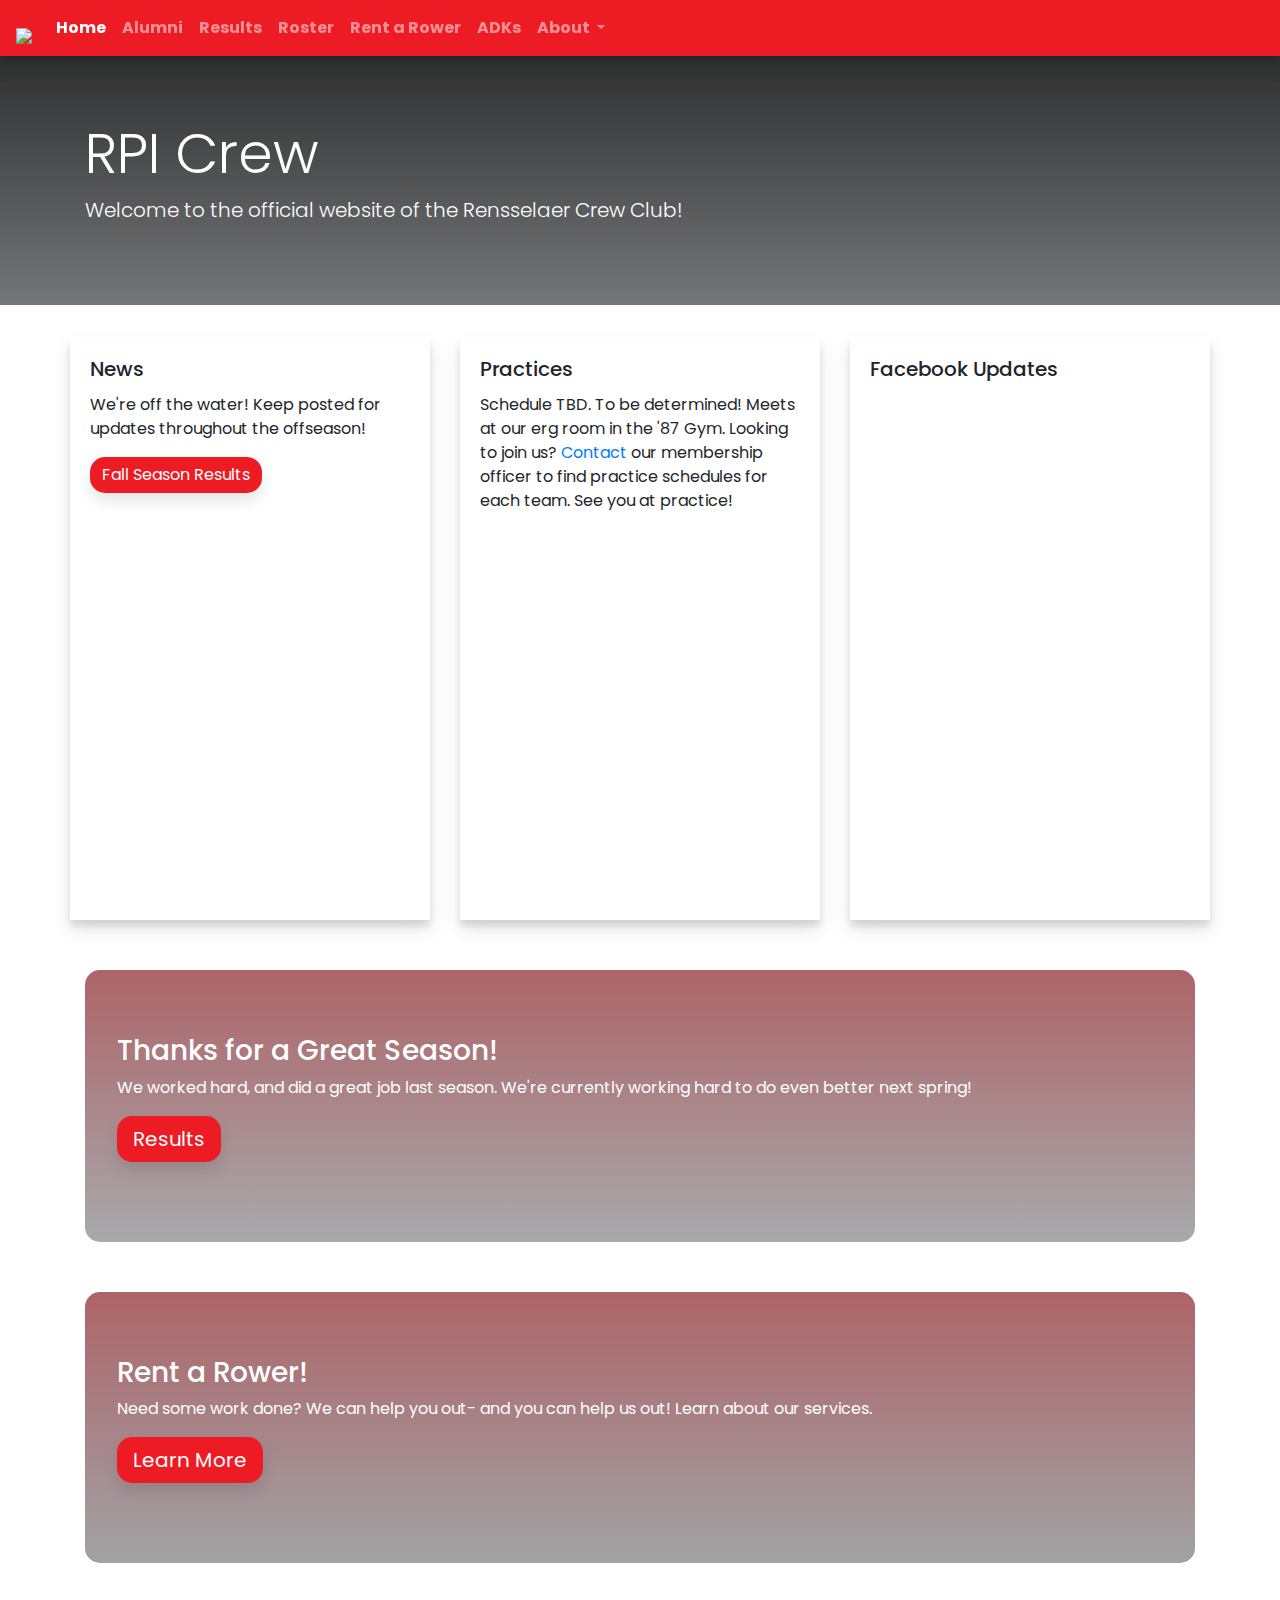
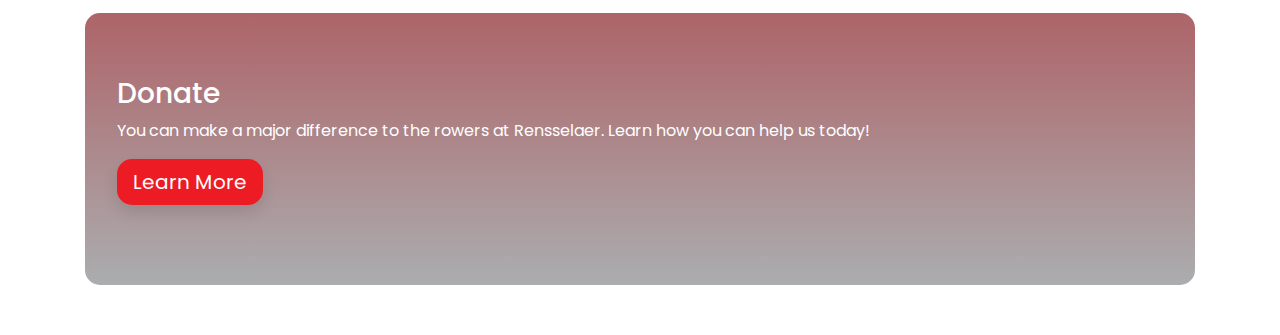
==== about.html @ 74ac6675 "Rename About to about.html" ====
<!doctype html>
<html lang="en">
  <head>
    <!-- Required meta tags -->
    <meta charset="utf-8">
    <meta name="viewport" content="width=device-width, initial-scale=1, shrink-to-fit=no">
    <link href="https://fonts.googleapis.com/css2?family=Poppins:ital,wght@0,100;0,200;0,300;0,400;0,500;0,600;0,700;0,800;0,900;1,100;1,200;1,300;1,400;1,500;1,600;1,700;1,800;1,900&display=swap" rel="stylesheet">

    <!-- Bootstrap CSS -->
    <link rel="stylesheet" href="https://stackpath.bootstrapcdn.com/bootstrap/4.4.1/css/bootstrap.min.css" integrity="sha384-Vkoo8x4CGsO3+Hhxv8T/Q5PaXtkKtu6ug5TOeNV6gBiFeWPGFN9MuhOf23Q9Ifjh" crossorigin="anonymous">
    <link rel="stylesheet" type="text/css" href="/custom.css">
    <link rel="stylesheet" href="https://use.fontawesome.com/releases/v5.7.0/css/all.css" integrity="sha384-lZN37f5QGtY3VHgisS14W3ExzMWZxybE1SJSEsQp9S+oqd12jhcu+A56Ebc1zFSJ" crossorigin="anonymous">

    <title>Hello, world!</title>
  </head>
  <body>
    <nav class="navbar sticky-top navbar-expand-lg navbar-dark" style="background-color: #ED1C24
    ;">
        <a class="navbar-brand" href="#"><img class="logo" src="Assets/oar_design.png"/></a>
        <button class="navbar-toggler" type="button" data-toggle="collapse" data-target="#navbarSupportedContent" aria-controls="navbarSupportedContent" aria-expanded="false" aria-label="Toggle navigation">
          <span class="navbar-toggler-icon"></span>
        </button>
      
        <div class="collapse navbar-collapse" id="navbarSupportedContent">
          <ul class="navbar-nav mr-auto">
            <li class="nav-item active">
              <a class="nav-link" href="#">Home <span class="sr-only">(current)</span></a>
            </li>
            <li class="nav-item">
              <a class="nav-link hvr-grow" href="#">Alumni</a>
            </li>
            <li class="nav-item">
                <a class="nav-link hvr-grow" href="#">Results</a>
              </li>
              <li class="nav-item">
                <a class="nav-link hvr-grow" href="#">Roster</a>
              </li>
              <li class="nav-item">
                <a class="nav-link hvr-grow" href="#">Rent a Rower</a>
              </li>
              <li class="nav-item">
                <a class="nav-link hvr-grow" href="#">ADKs</a>
              </li>
            <li class="nav-item dropdown">
              <a class="nav-link dropdown-toggle" href="#" id="navbarDropdown" role="button" data-toggle="dropdown" aria-haspopup="true" aria-expanded="false">
                About
              </a>
              <div class="dropdown-menu" aria-labelledby="navbarDropdown">
                <a class="dropdown-item" href="#">Action</a>
                <a class="dropdown-item" href="#">Another action</a>
                <div class="dropdown-divider"></div>
                <a class="dropdown-item" href="#">Something else here</a>
              </div>
            </li>
        

          </ul>
          <a class="nav-link hvr-grow" href="#"><i class="fab fa-facebook fa-lg" style="color:#fff"></i></a>
          <a class="nav-link hvr-grow" href="#"><i class="fab fa-instagram fa-lg" style="color:#fff"></i></a>
          <a class="nav-link hvr-grow" href="#"><i class="fab fa-twitter fa-lg" style="color:#fff"></i></a>


        </div>
      </nav>


      <!-- CONTENT -->


      <!---header-->
      <div class="jumbotron jumbotron-fluid">
        <div class="container">
          <h1 class="display-4">RPI Crew</h1>
          <p class="lead">Welcome to the official website of the Rensselaer Crew Club! 
        </p>
        </div>
      </div>
      <!---end pic-->
      <div class="container">

      <div class="row">
        <div class="card-deck">
          <div class="card">
            <div class="card-body">
              <h5 class="card-title">News</h5>
              <p class="card-text">We're off the water! Keep posted for updates throughout the offseason!</p>
              <a href="results" class="btn btn-primary">Fall Season Results</a>
            </div>
          </div>
            <div class="card">
              <div class="card-body">
                <h5 class="card-title">Practices</h5>
                <p class="card-text">Schedule TBD. To be determined! Meets at our erg room in the '87 Gym. Looking to join us? <a href="mailto:crew-membership@union.lists.rpi.edu">Contact</a> our membership officer to find practice schedules for each team. See you at practice!</p>
              </div>
        </div>
            <div class="card">
              <div class="card-body">
                <h5 class="card-title">Facebook Updates</h5>
                <iframe src="https://www.facebook.com/plugins/page.php?href=https%3A%2F%2Fwww.facebook.com%2FRPICrew%2F&tabs=timeline&width=340&height=500&small_header=true&adapt_container_width=true&hide_cover=true&show_facepile=true&appId" width="340" height="500" style="border:none;overflow:hidden" scrolling="no" frameborder="0" allowTransparency="true" allow="encrypted-media"></iframe>              </div>
            </div>
        </div>
      </div>
    
        <!--highlights-->
    <div class="row1">
        <div class="jumbotron" id="thanks">
              <div class="text-block-left">
              <h3>Thanks for a Great Season!</h3>
              <p>
                We worked hard, and did a great job last season.
                We're currently working hard to do even better next spring!
              </p>
              <p><a href="results.html" class="btn btn-primary btn-lg" role="button">Results</a></p>
              </div>
        </div>
    </div>
    
    <div class="row1">
        <div class="jumbotron" id="rar">
              <div class="text-block-left">
              <h3>Rent a Rower!</h3>
              <p>
                Need some work done? We
                can help you out- and you
                can help us out! Learn about
                our services.
              </p>
              <p><a href="rentarower.html" class="btn btn-primary btn-lg" role="button">Learn More</a></p>
              </div>
        </div>
    </div>

    <div class="row1">
        <div class="jumbotron" id="donate">
              <div class="text-block-left">
                <h3>Donate</h3>
    
                <p>
                  You can make a major
                  difference to the rowers at
                  Rensselaer. Learn how you
                  can help us today!
                </p>
      
                <p><a href="https://securelb.imodules.com/s/1225/index.aspx?sid=1225&gid=1&pgid=1947&cid=4524&bledit=1&dids=108" class="btn btn-primary btn-lg" role="button">Learn More</a></p>

              </div>
        </div>
    </div>
    
    <!-- Optional JavaScript -->
    <!-- jQuery first, then Popper.js, then Bootstrap JS -->
    <script src="https://code.jquery.com/jquery-3.4.1.slim.min.js" integrity="sha384-J6qa4849blE2+poT4WnyKhv5vZF5SrPo0iEjwBvKU7imGFAV0wwj1yYfoRSJoZ+n" crossorigin="anonymous"></script>
    <script src="https://cdn.jsdelivr.net/npm/popper.js@1.16.0/dist/umd/popper.min.js" integrity="sha384-Q6E9RHvbIyZFJoft+2mJbHaEWldlvI9IOYy5n3zV9zzTtmI3UksdQRVvoxMfooAo" crossorigin="anonymous"></script>
    <script src="https://stackpath.bootstrapcdn.com/bootstrap/4.4.1/js/bootstrap.min.js" integrity="sha384-wfSDF2E50Y2D1uUdj0O3uMBJnjuUD4Ih7YwaYd1iqfktj0Uod8GCExl3Og8ifwB6" crossorigin="anonymous"></script>
  </body>
</html>
---- custom.css ----
body,p,nav{
    font-family: 'Poppins', sans-serif;
}

.nav-item{
    font-weight: 700;
}

.logo{
    height: 70px;
    margin-top:auto;
    margin-bottom:-13px;
}

.jumbotron{
    background-image: linear-gradient( rgba(0, 0, 0, 0.8), rgba(0, 0, 0, 0.5) ),url("assets/headerimage.png");
    background-size: cover;
    color: #fff;
}

#thanks{
    border-radius: 15px;
    background-image: linear-gradient(#85080d98, rgba(0, 0, 0, 0.281) ),url("http://crew.union.rpi.edu/pictures/girlsrowing.png");
    background-size:cover;
}  

#rar{
    border-radius: 15px;
    background-image: linear-gradient(#85080d98, rgba(0, 0, 0, 0.308) ),url("http://crew.union.rpi.edu/pictures/rar2.png");
    background-size:cover;
}  

#donate{
    border-radius: 15px;
    background-image: linear-gradient(#85080d98, rgba(0, 0, 0, 0.267) ),url("http://crew.union.rpi.edu/pictures/donateboat.png");
    background-size:cover;

}  

.row1{
    margin-top: 50px;
    margin-bottom: 50px;
}

.btn{
    background-color: #ED1C24;
    border:none;
    border-radius: 15px;
    box-shadow: 0px 8px 15px rgba(0, 0, 0, 0.1);
    transition: all 0.3s ease 0s;
    cursor: pointer;
    outline: none;
}

.btn:hover{
    background-color: rgb(221, 40, 46);
    box-shadow: 0px 15px 20px rgba(112, 18, 81, 0.2);
    color: #fff;
    transform: translateY(-4px);
}

.card{
    border-width: 1px;
    border-style: none;
    border-color: rgb(198, 202, 211);
    border-image: initial;
    border-radius: 1px;
    box-shadow: 0 10px 20px rgba(0,0,0,0.10), 0 6px 6px rgba(0,0,0,0.10);
}

/* Grow */
.hvr-grow {
    display: inline-block;
    vertical-align: middle;
    transform: translateZ(0);
    box-shadow: 0 0 1px rgba(0, 0, 0, 0);
    backface-visibility: hidden;
    -moz-osx-font-smoothing: grayscale;
    transition-duration: 0.3s;
    transition-property: transform;
}

.hvr-grow:hover,
.hvr-grow:focus,
.hvr-grow:active {
    transform: scale(1.1);
}

.navbar{
    box-shadow: 0 10px 20px rgba(0,0,0,0.10), 0 6px 6px rgba(0,0,0,0.10);
}
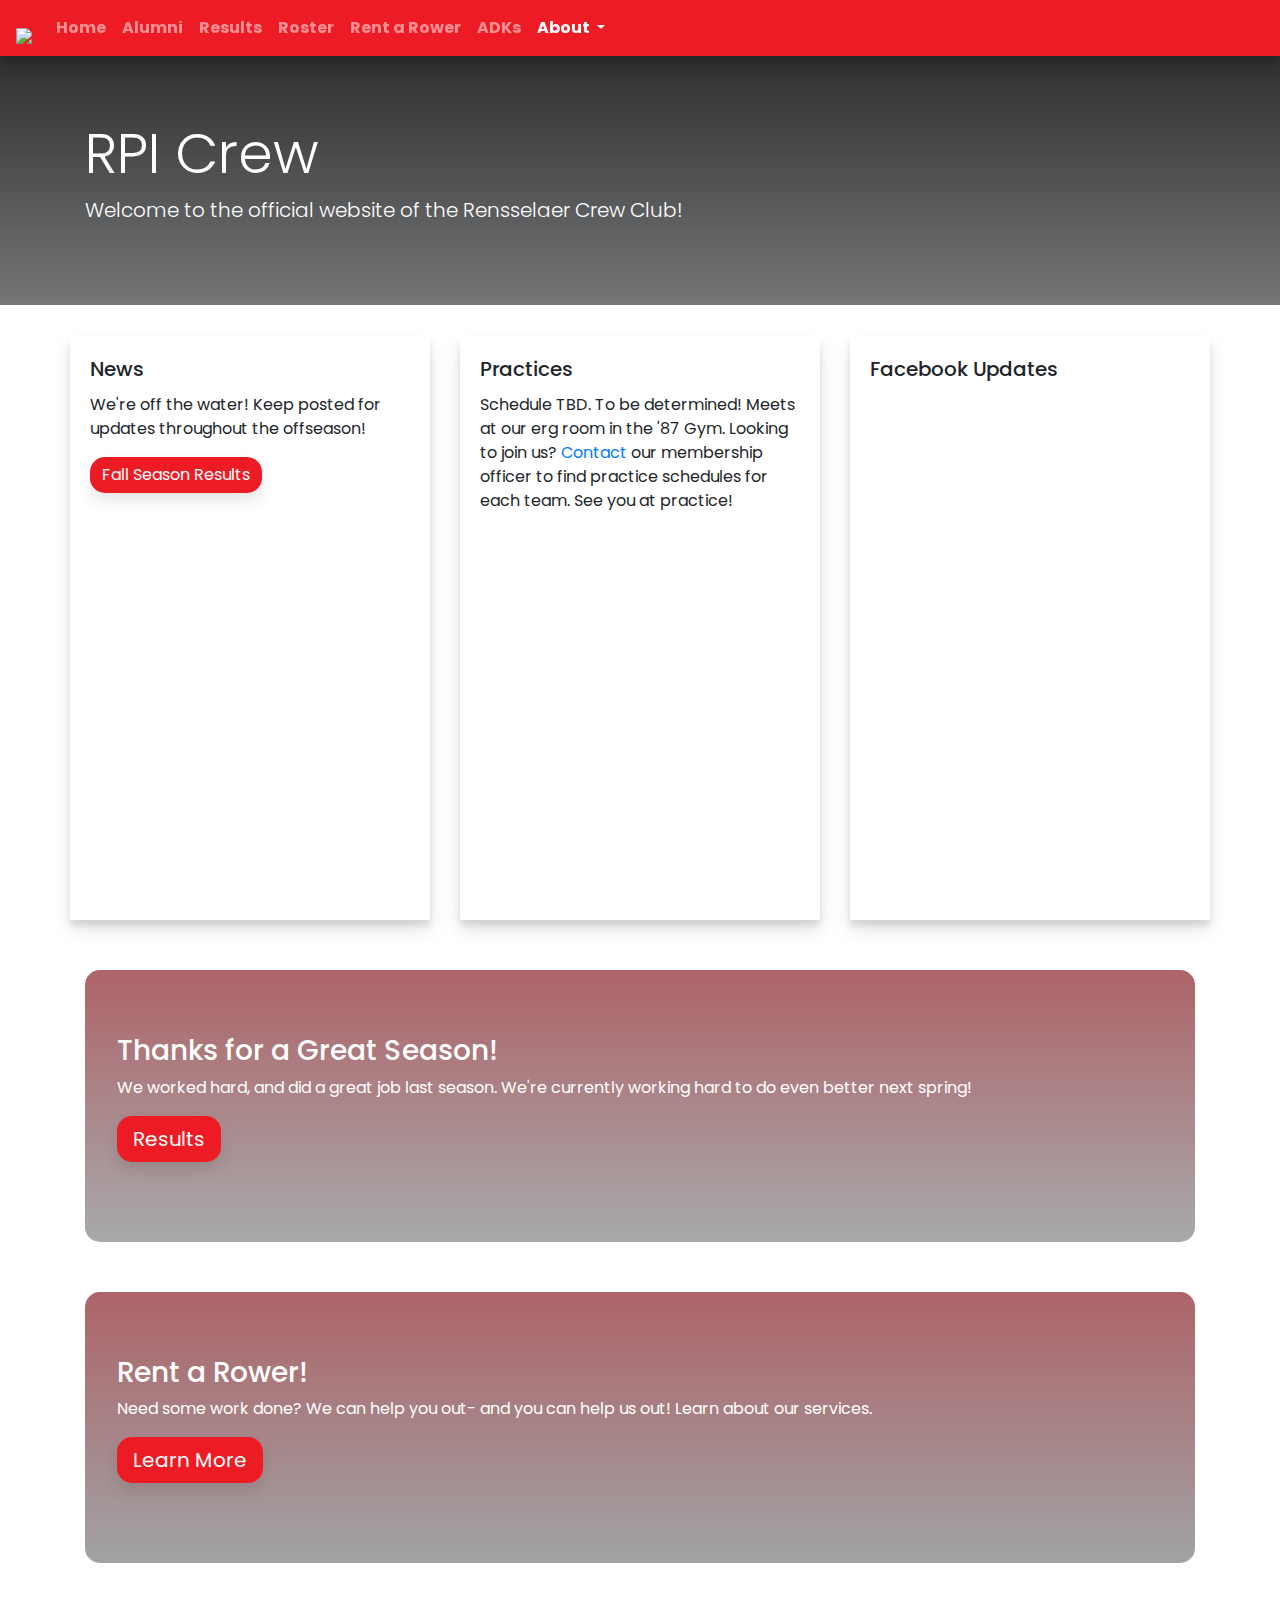
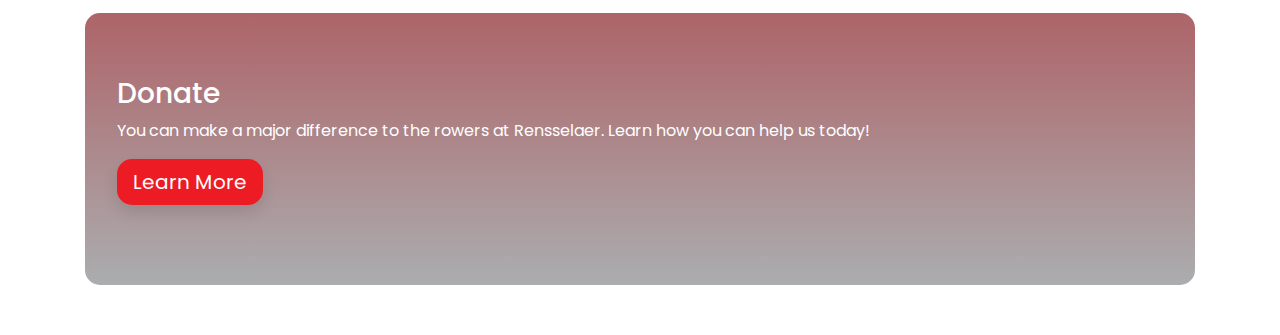
==== commit bc8a4d8c: "Can now navigate back and forth between tabs." ====
--- a/about.html
+++ b/about.html
@@ -11,7 +11,7 @@
     <link rel="stylesheet" type="text/css" href="/custom.css">
     <link rel="stylesheet" href="https://use.fontawesome.com/releases/v5.7.0/css/all.css" integrity="sha384-lZN37f5QGtY3VHgisS14W3ExzMWZxybE1SJSEsQp9S+oqd12jhcu+A56Ebc1zFSJ" crossorigin="anonymous">
 
-    <title>Hello, world!</title>
+    <title>About RPI Crew</title>
   </head>
   <body>
     <nav class="navbar sticky-top navbar-expand-lg navbar-dark" style="background-color: #ED1C24
@@ -23,27 +23,28 @@
       
         <div class="collapse navbar-collapse" id="navbarSupportedContent">
           <ul class="navbar-nav mr-auto">
-            <li class="nav-item active">
-              <a class="nav-link" href="#">Home <span class="sr-only">(current)</span></a>
+            <li class="nav-item ">
+              <a class="nav-link" href="index.html">Home </a>
             </li>
             <li class="nav-item">
-              <a class="nav-link hvr-grow" href="#">Alumni</a>
+              <a class="nav-link hvr-grow" href="https://rpicrewalumni.org/">Alumni</a>
             </li>
             <li class="nav-item">
-                <a class="nav-link hvr-grow" href="#">Results</a>
+                <a class="nav-link hvr-grow" href="results.html">Results</a>
               </li>
               <li class="nav-item">
-                <a class="nav-link hvr-grow" href="#">Roster</a>
+                <a class="nav-link hvr-grow" href="roster.html">Roster</a>
               </li>
               <li class="nav-item">
                 <a class="nav-link hvr-grow" href="#">Rent a Rower</a>
               </li>
               <li class="nav-item">
-                <a class="nav-link hvr-grow" href="#">ADKs</a>
+                <a class="nav-link hvr-grow" href="adks.html">ADKs</a>
               </li>
-            <li class="nav-item dropdown">
+            <li class="nav-item dropdown active">
               <a class="nav-link dropdown-toggle" href="#" id="navbarDropdown" role="button" data-toggle="dropdown" aria-haspopup="true" aria-expanded="false">
                 About
+                
               </a>
               <div class="dropdown-menu" aria-labelledby="navbarDropdown">
                 <a class="dropdown-item" href="#">Action</a>
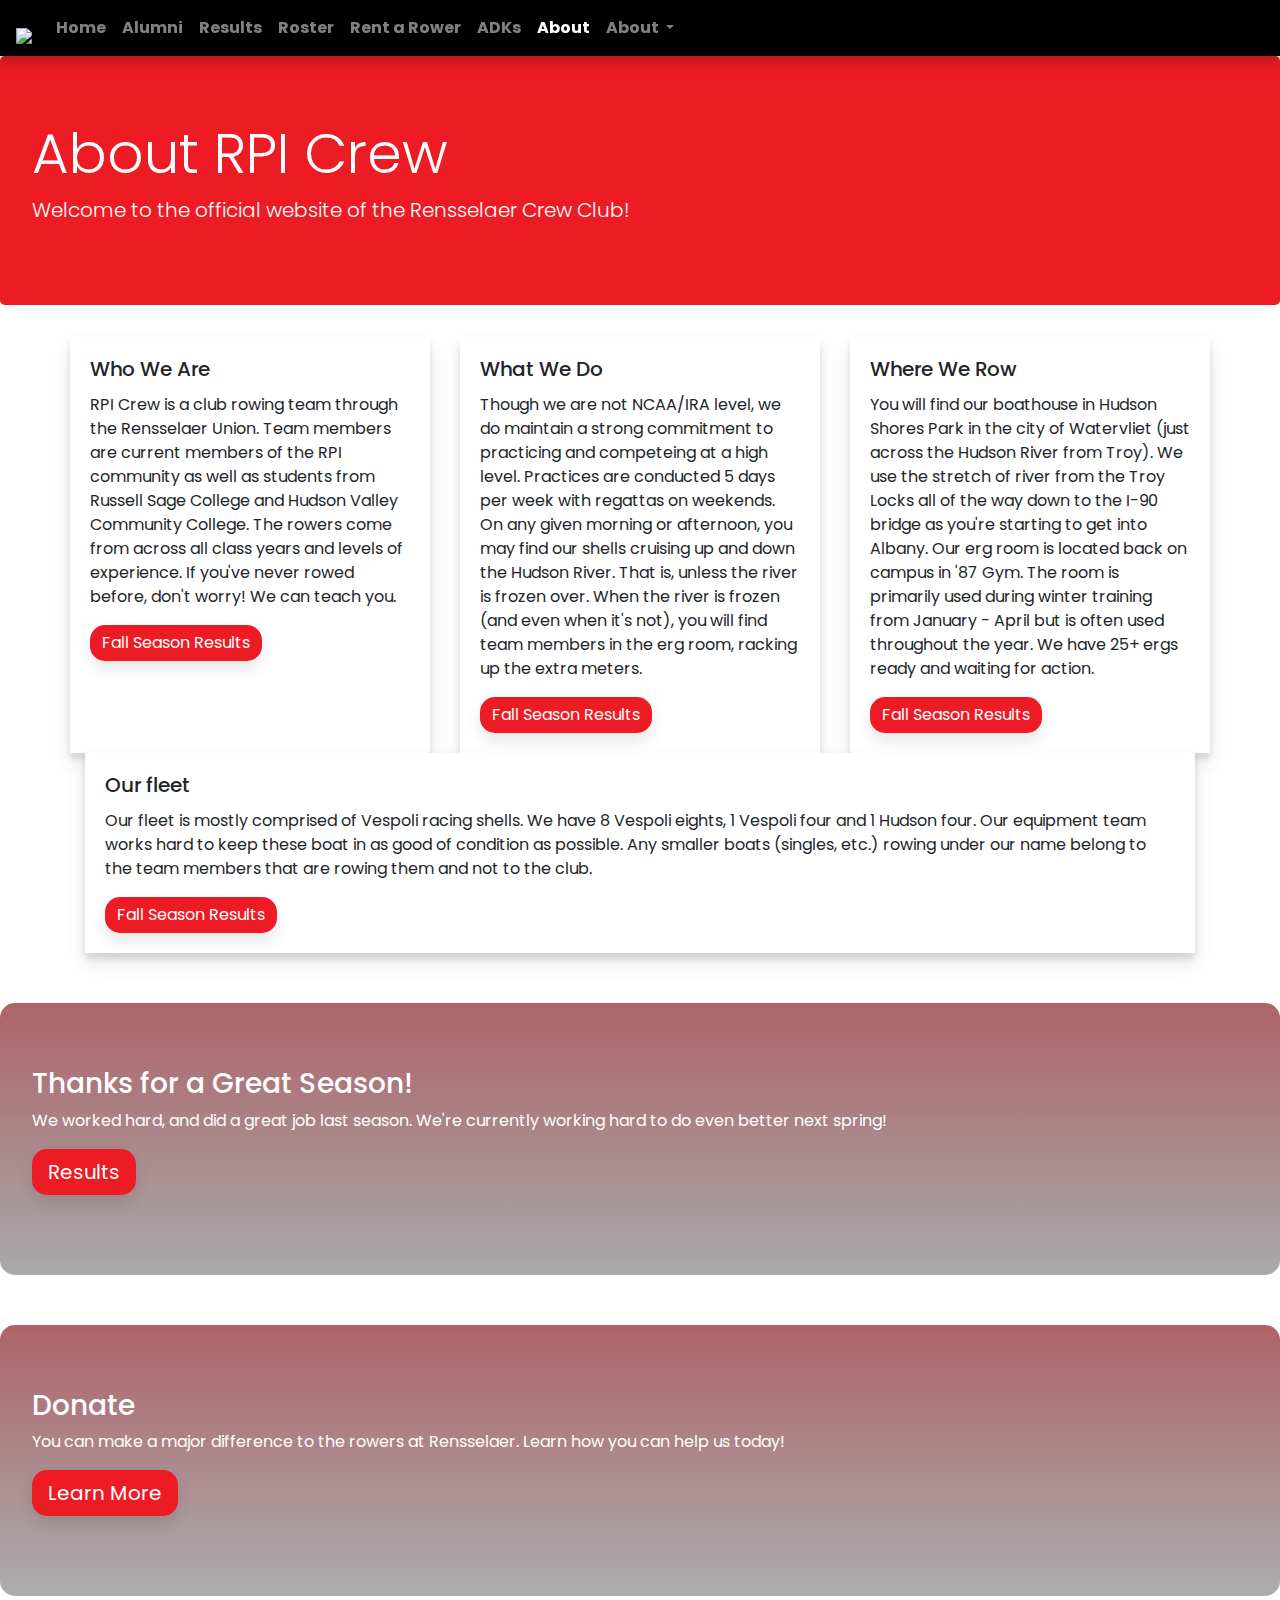
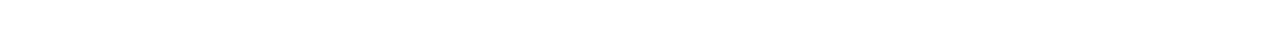
==== commit 676712d4: "Added info to the about page" ====
--- a/about.html
+++ b/about.html
@@ -14,7 +14,7 @@
     <title>About RPI Crew</title>
   </head>
   <body>
-    <nav class="navbar sticky-top navbar-expand-lg navbar-dark" style="background-color: #ED1C24
+    <nav class="navbar sticky-top navbar-expand-lg navbar-dark" style="background-color: #000000
     ;">
         <a class="navbar-brand" href="#"><img class="logo" src="Assets/oar_design.png"/></a>
         <button class="navbar-toggler" type="button" data-toggle="collapse" data-target="#navbarSupportedContent" aria-controls="navbarSupportedContent" aria-expanded="false" aria-label="Toggle navigation">
@@ -23,8 +23,8 @@
       
         <div class="collapse navbar-collapse" id="navbarSupportedContent">
           <ul class="navbar-nav mr-auto">
-            <li class="nav-item ">
-              <a class="nav-link" href="index.html">Home </a>
+            <li class="nav-item">
+              <a class="nav-link" href="index.html">Home <span class="sr-only">(current)</span></a>
             </li>
             <li class="nav-item">
               <a class="nav-link hvr-grow" href="https://rpicrewalumni.org/">Alumni</a>
@@ -41,12 +41,17 @@
               <li class="nav-item">
                 <a class="nav-link hvr-grow" href="adks.html">ADKs</a>
               </li>
-            <li class="nav-item dropdown active">
+			  
+			  <li class="nav-item active">
+			  <a class="nav-link hvr-grow" href="about.html">About</a>
+			  </li>
+			  
+			  
+            <li class="nav-item dropdown">
               <a class="nav-link dropdown-toggle" href="#" id="navbarDropdown" role="button" data-toggle="dropdown" aria-haspopup="true" aria-expanded="false">
                 About
-                
               </a>
-              <div class="dropdown-menu" aria-labelledby="navbarDropdown">
+                <div class="dropdown-menu" aria-labelledby="navbarDropdown">
                 <a class="dropdown-item" href="#">Action</a>
                 <a class="dropdown-item" href="#">Another action</a>
                 <div class="dropdown-divider"></div>
@@ -56,11 +61,9 @@
         
 
           </ul>
-          <a class="nav-link hvr-grow" href="#"><i class="fab fa-facebook fa-lg" style="color:#fff"></i></a>
-          <a class="nav-link hvr-grow" href="#"><i class="fab fa-instagram fa-lg" style="color:#fff"></i></a>
-          <a class="nav-link hvr-grow" href="#"><i class="fab fa-twitter fa-lg" style="color:#fff"></i></a>
-
-
+          <a class="nav-link hvr-grow" href="https://www.facebook.com/RPICrew"><i class="fab fa-facebook fa-lg" style="color:#fff"></i></a>
+          <a class="nav-link hvr-grow" href="https://www.instagram.com/rpicrew/"><i class="fab fa-instagram fa-lg" style="color:#fff"></i></a>
+       
         </div>
       </nav>
 
@@ -69,9 +72,13 @@
 
 
       <!---header-->
-      <div class="jumbotron jumbotron-fluid">
-        <div class="container">
-          <h1 class="display-4">RPI Crew</h1>
+     
+		<div class="jumbotron" style="background: url(oar_design.png) no-repeat center center fixed; -webkit-background-size: cover; -moz-background-size: cover; -o-background-size: cover; background-size: cover;">
+ 
+		
+		
+          <h1 class="display-4">About RPI Crew</h1>
+		
           <p class="lead">Welcome to the official website of the Rensselaer Crew Club! 
         </p>
         </div>
@@ -83,25 +90,58 @@
         <div class="card-deck">
           <div class="card">
             <div class="card-body">
-              <h5 class="card-title">News</h5>
-              <p class="card-text">We're off the water! Keep posted for updates throughout the offseason!</p>
+              <h5 class="card-title">Who We Are</h5>
+              <p class="card-text">RPI Crew is a club rowing team through the Rensselaer Union. 
+                Team members are current members of the RPI community as well as students 
+                from Russell Sage College and Hudson Valley Community College. The rowers come from across all class years and levels of experience. If you've never rowed before, don't worry! We can teach you.</p>
               <a href="results" class="btn btn-primary">Fall Season Results</a>
             </div>
           </div>
-            <div class="card">
-              <div class="card-body">
-                <h5 class="card-title">Practices</h5>
-                <p class="card-text">Schedule TBD. To be determined! Meets at our erg room in the '87 Gym. Looking to join us? <a href="mailto:crew-membership@union.lists.rpi.edu">Contact</a> our membership officer to find practice schedules for each team. See you at practice!</p>
-              </div>
-        </div>
-            <div class="card">
-              <div class="card-body">
-                <h5 class="card-title">Facebook Updates</h5>
-                <iframe src="https://www.facebook.com/plugins/page.php?href=https%3A%2F%2Fwww.facebook.com%2FRPICrew%2F&tabs=timeline&width=340&height=500&small_header=true&adapt_container_width=true&hide_cover=true&show_facepile=true&appId" width="340" height="500" style="border:none;overflow:hidden" scrolling="no" frameborder="0" allowTransparency="true" allow="encrypted-media"></iframe>              </div>
+          <div class="card">
+            <div class="card-body">
+              <h5 class="card-title">What We Do</h5>
+              <p class="card-text">Though we are not NCAA/IRA level, 
+                we do maintain a strong commitment to practicing and competeing at a high level.
+                 Practices are conducted 5 days per week with regattas on weekends. On any given morning or afternoon, 
+                 you may find our shells cruising up and down the Hudson River. That is, unless the river is frozen over.
+                  When the river is frozen (and even when it's not), 
+                you will find team members in the erg room, racking up the extra meters.</p>
+              <a href="results" class="btn btn-primary">Fall Season Results</a>
+            </div>
+          </div>
+
+          <div class="card">
+            <div class="card-body">
+              <h5 class="card-title">Where We Row</h5>
+              <p class="card-text">You will find our boathouse in Hudson Shores Park in the city of Watervliet
+                 (just across the Hudson River from Troy). 
+                 We use the stretch of river from the Troy Locks 
+                 all of the way down to the I-90 bridge as you're starting to get into Albany.
+
+                Our erg room is located back on campus in '87 Gym. 
+                The room is primarily used during winter training from January - April but is often used throughout the year. 
+                We have 25+ ergs ready and waiting for action.</p>
+              <a href="results" class="btn btn-primary">Fall Season Results</a>
+            </div>
+          </div>
+
             </div>
         </div>
-      </div>
-    
+
+        <div class="card">
+          <div class="card-body">
+            <h5 class="card-title"> Our fleet</h5>
+            <p class="card-text">Our fleet is mostly comprised of Vespoli racing shells. We have 8 Vespoli eights, 1 Vespoli four and 1 Hudson four. Our equipment team works hard to keep these boat in as good of condition as possible. Any smaller boats (singles, etc.) 
+              rowing under our name belong to the team members that are rowing them and not to the club.
+            </p>
+            <a href="results" class="btn btn-primary">Fall Season Results</a>
+          </div>
+        </div>
+
+
+      </div> <!--container-->
+
+      
         <!--highlights-->
     <div class="row1">
         <div class="jumbotron" id="thanks">
@@ -116,20 +156,7 @@
         </div>
     </div>
     
-    <div class="row1">
-        <div class="jumbotron" id="rar">
-              <div class="text-block-left">
-              <h3>Rent a Rower!</h3>
-              <p>
-                Need some work done? We
-                can help you out- and you
-                can help us out! Learn about
-                our services.
-              </p>
-              <p><a href="rentarower.html" class="btn btn-primary btn-lg" role="button">Learn More</a></p>
-              </div>
-        </div>
-    </div>
+
 
     <div class="row1">
         <div class="jumbotron" id="donate">
--- a/custom.css
+++ b/custom.css
@@ -88,4 +88,12 @@
 
 .navbar{
     box-shadow: 0 10px 20px rgba(0,0,0,0.10), 0 6px 6px rgba(0,0,0,0.10);
-}+}
+
+th, td {
+    padding: 15px;
+}
+
+table {
+    border-spacing: 30px;
+  }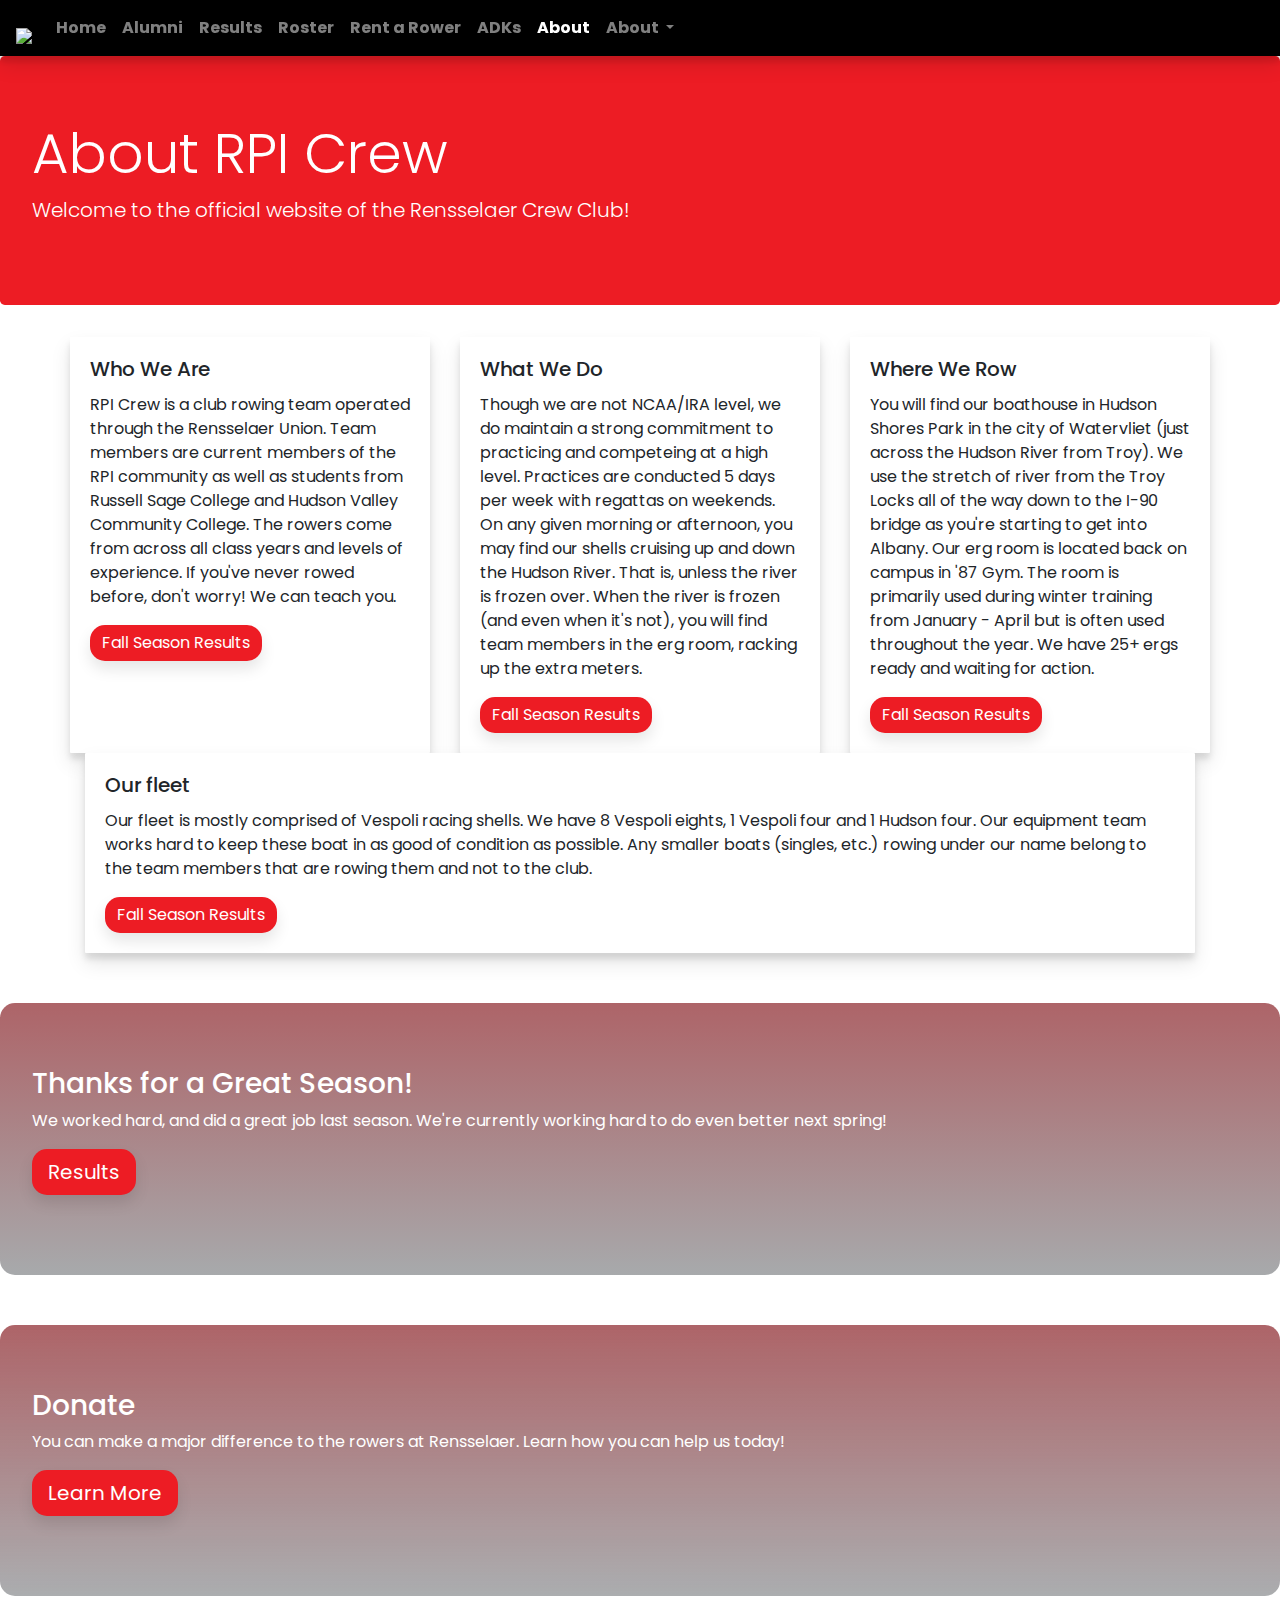
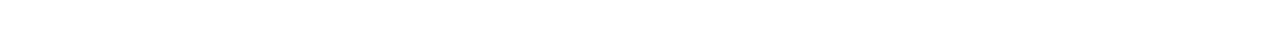
==== commit b6a0d081: "info update in about" ====
--- a/about.html
+++ b/about.html
@@ -91,7 +91,7 @@
           <div class="card">
             <div class="card-body">
               <h5 class="card-title">Who We Are</h5>
-              <p class="card-text">RPI Crew is a club rowing team through the Rensselaer Union. 
+              <p class="card-text">RPI Crew is a club rowing team operated through the Rensselaer Union. 
                 Team members are current members of the RPI community as well as students 
                 from Russell Sage College and Hudson Valley Community College. The rowers come from across all class years and levels of experience. If you've never rowed before, don't worry! We can teach you.</p>
               <a href="results" class="btn btn-primary">Fall Season Results</a>
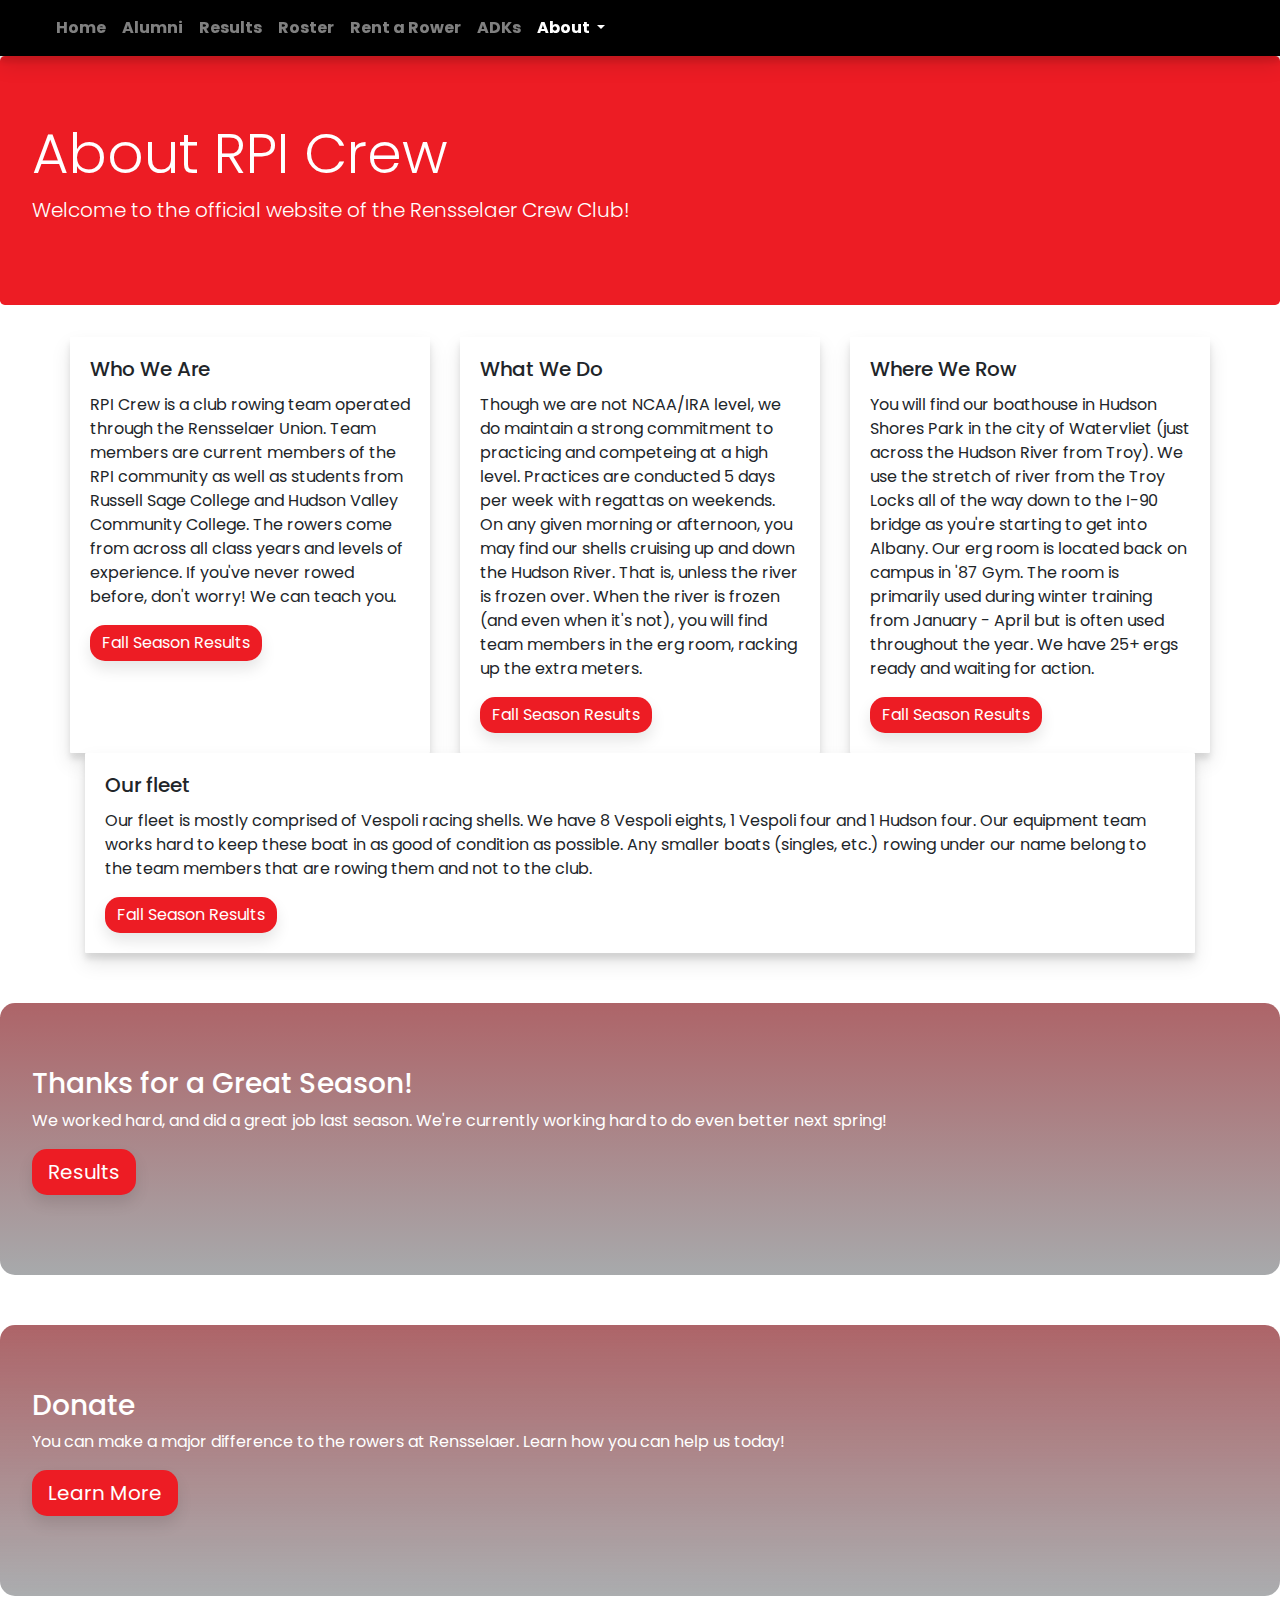
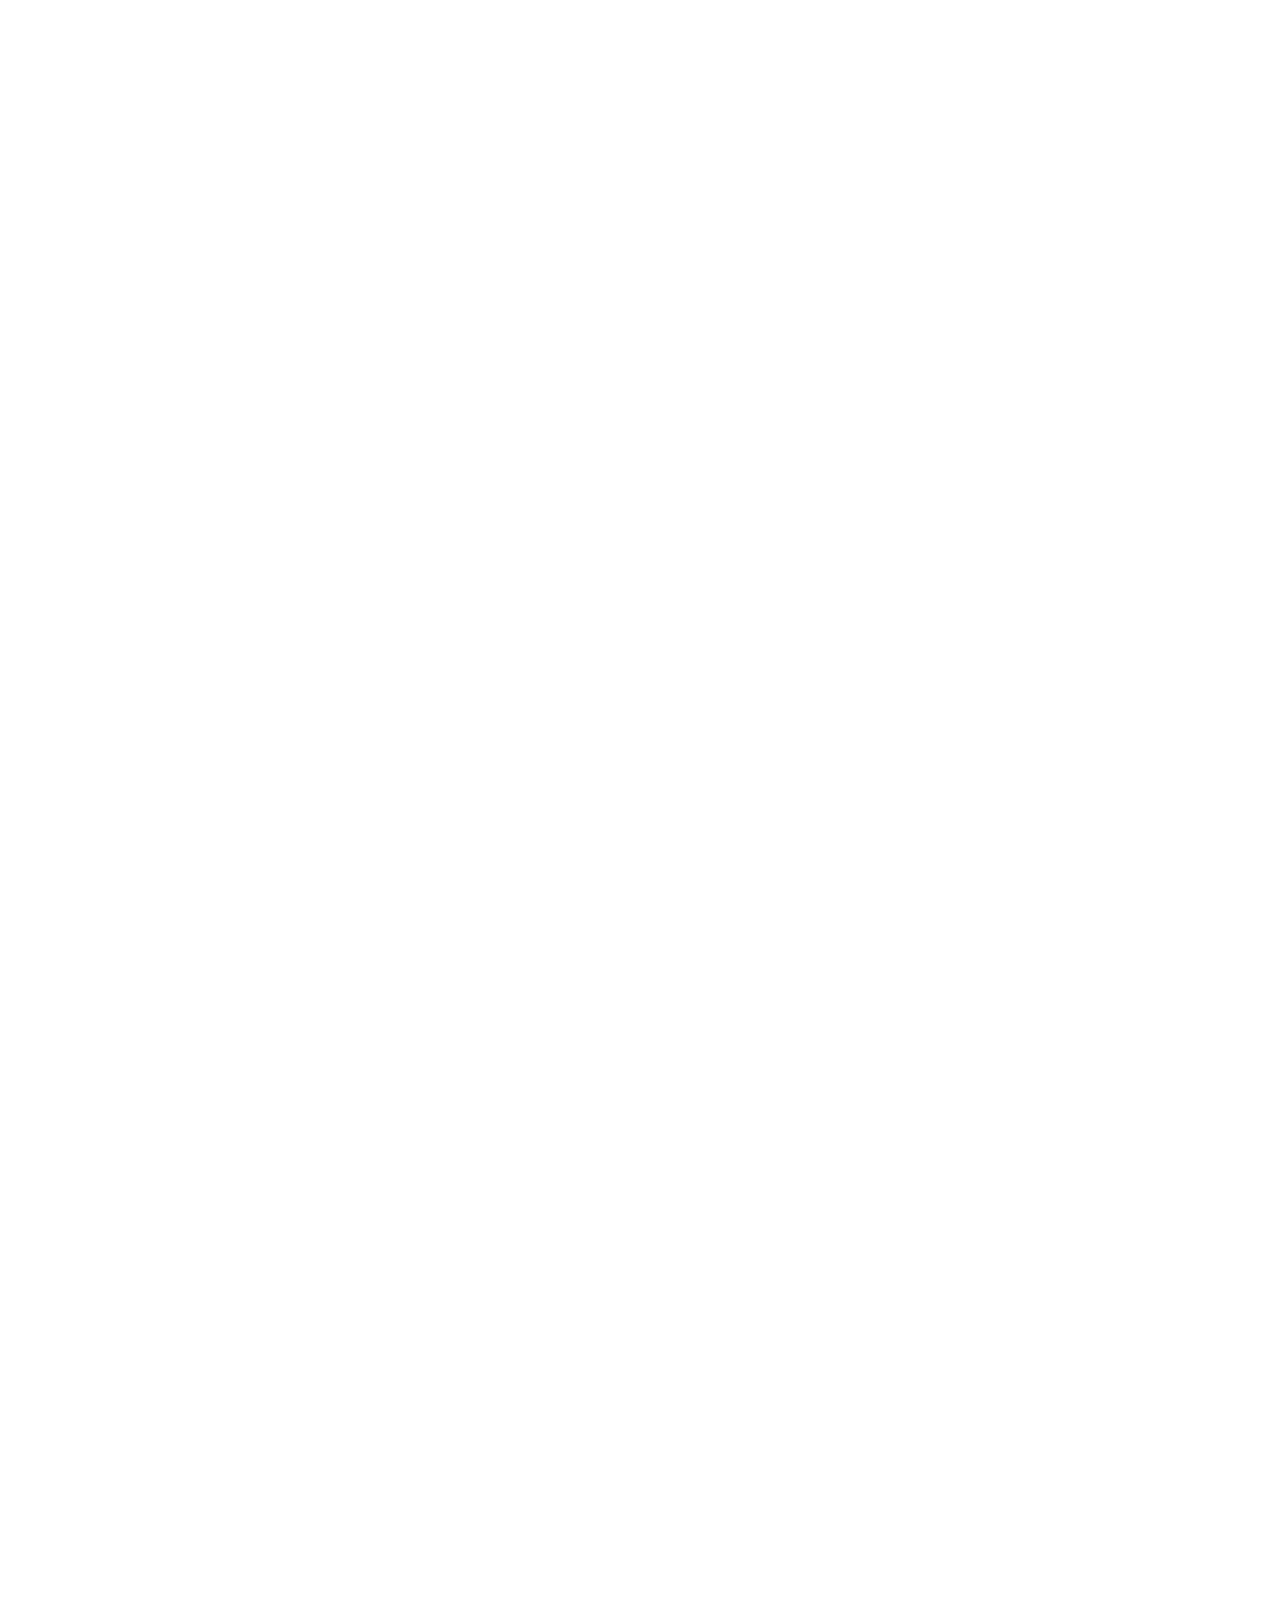
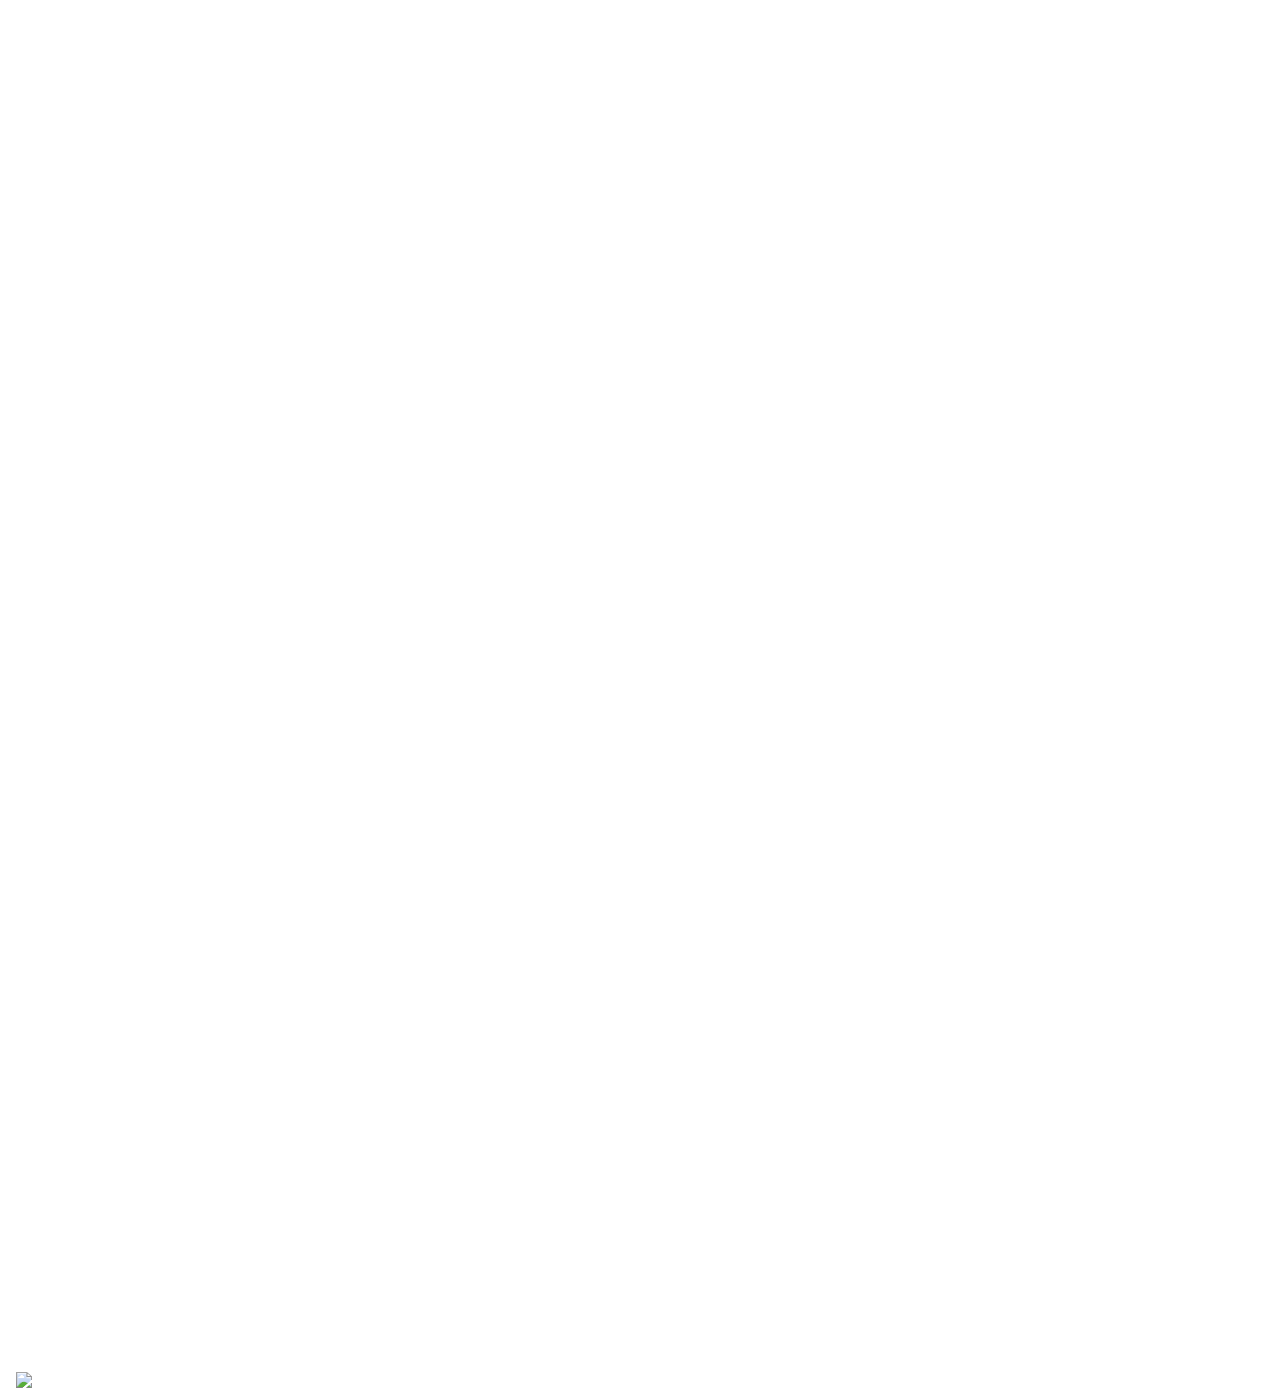
==== commit 56d884df: "Added a constitution and bylaws under the about tab" ====
--- a/about.html
+++ b/about.html
@@ -42,23 +42,19 @@
                 <a class="nav-link hvr-grow" href="adks.html">ADKs</a>
               </li>
 			  
-			  <li class="nav-item active">
-			  <a class="nav-link hvr-grow" href="about.html">About</a>
+			  <li class="nav-item active dropdown ">
+          
+        <a class="nav-link dropdown-toggle" href="about.html" id="navbarDropdown" role="button" data-toggle="dropdown" aria-haspopup="true" aria-expanded="false">
+          About
+        </a>
+          <div class="dropdown-menu" aria-labelledby="navbarDropdown">
+          <a class="dropdown-item" href="crew_bylaws.pdf">Bylaws</a>
+          <a class="dropdown-item" href="crew_constitution.pdf">Constitution</a>
+          <div class="dropdown-divider"></div>
+          <a class="dropdown-item" href="#">Something else here</a>
+        </div>
 			  </li>
 			  
-			  
-            <li class="nav-item dropdown">
-              <a class="nav-link dropdown-toggle" href="#" id="navbarDropdown" role="button" data-toggle="dropdown" aria-haspopup="true" aria-expanded="false">
-                About
-              </a>
-                <div class="dropdown-menu" aria-labelledby="navbarDropdown">
-                <a class="dropdown-item" href="#">Action</a>
-                <a class="dropdown-item" href="#">Another action</a>
-                <div class="dropdown-divider"></div>
-                <a class="dropdown-item" href="#">Something else here</a>
-              </div>
-            </li>
-        
 
           </ul>
           <a class="nav-link hvr-grow" href="https://www.facebook.com/RPICrew"><i class="fab fa-facebook fa-lg" style="color:#fff"></i></a>
--- a/custom.css
+++ b/custom.css
@@ -7,9 +7,10 @@
 }
 
 .logo{
-    height: 70px;
-    margin-top:auto;
-    margin-bottom:-13px;
+    
+    height: 100px;
+    margin-top:100px;
+    margin-bottom:-9000px;
 }
 
 .jumbotron{
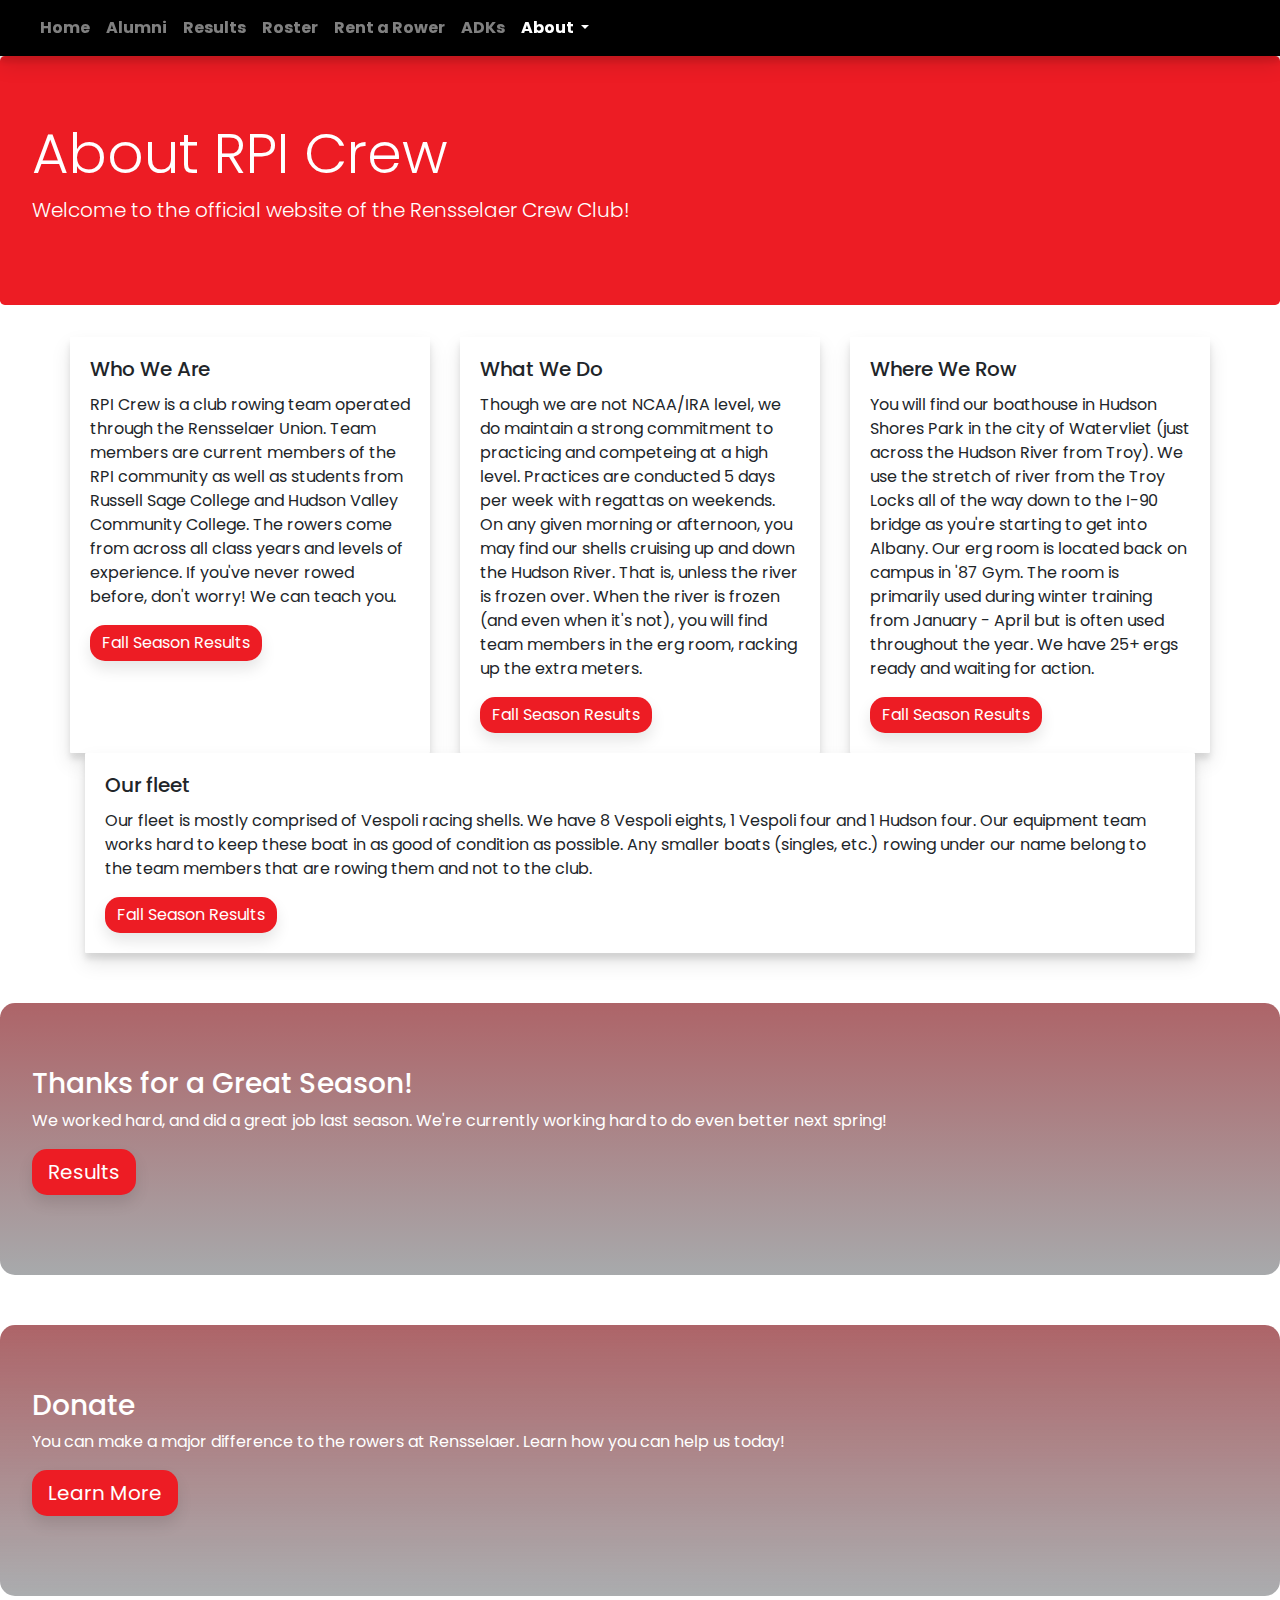
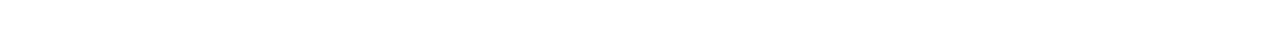
==== commit e6f8e957: "Fixing removed about tab. Temp fix." ====
--- a/about.html
+++ b/about.html
@@ -1,4 +1,5 @@
 <!doctype html>
+<link rel="icon" href="favicon.ico">
 <html lang="en">
   <head>
     <!-- Required meta tags -->
@@ -16,7 +17,7 @@
   <body>
     <nav class="navbar sticky-top navbar-expand-lg navbar-dark" style="background-color: #000000
     ;">
-        <a class="navbar-brand" href="#"><img class="logo" src="Assets/oar_design.png"/></a>
+        <a class="navbar-brand" href="#"><img class="logo" src=""/></a>
         <button class="navbar-toggler" type="button" data-toggle="collapse" data-target="#navbarSupportedContent" aria-controls="navbarSupportedContent" aria-expanded="false" aria-label="Toggle navigation">
           <span class="navbar-toggler-icon"></span>
         </button>
@@ -42,11 +43,11 @@
                 <a class="nav-link hvr-grow" href="adks.html">ADKs</a>
               </li>
 			  
-			  <li class="nav-item active dropdown ">
-          
-        <a class="nav-link dropdown-toggle" href="about.html" id="navbarDropdown" role="button" data-toggle="dropdown" aria-haspopup="true" aria-expanded="false">
+			  <li class="nav-item active dropdown "> 
+        <a class="nav-link hvr-grow dropdown-toggle" href="about.html" id="navbarDropdown" role="button" data-toggle="dropdown" aria-haspopup="true" aria-expanded="false">
           About
         </a>
+      
           <div class="dropdown-menu" aria-labelledby="navbarDropdown">
           <a class="dropdown-item" href="crew_bylaws.pdf">Bylaws</a>
           <a class="dropdown-item" href="crew_constitution.pdf">Constitution</a>
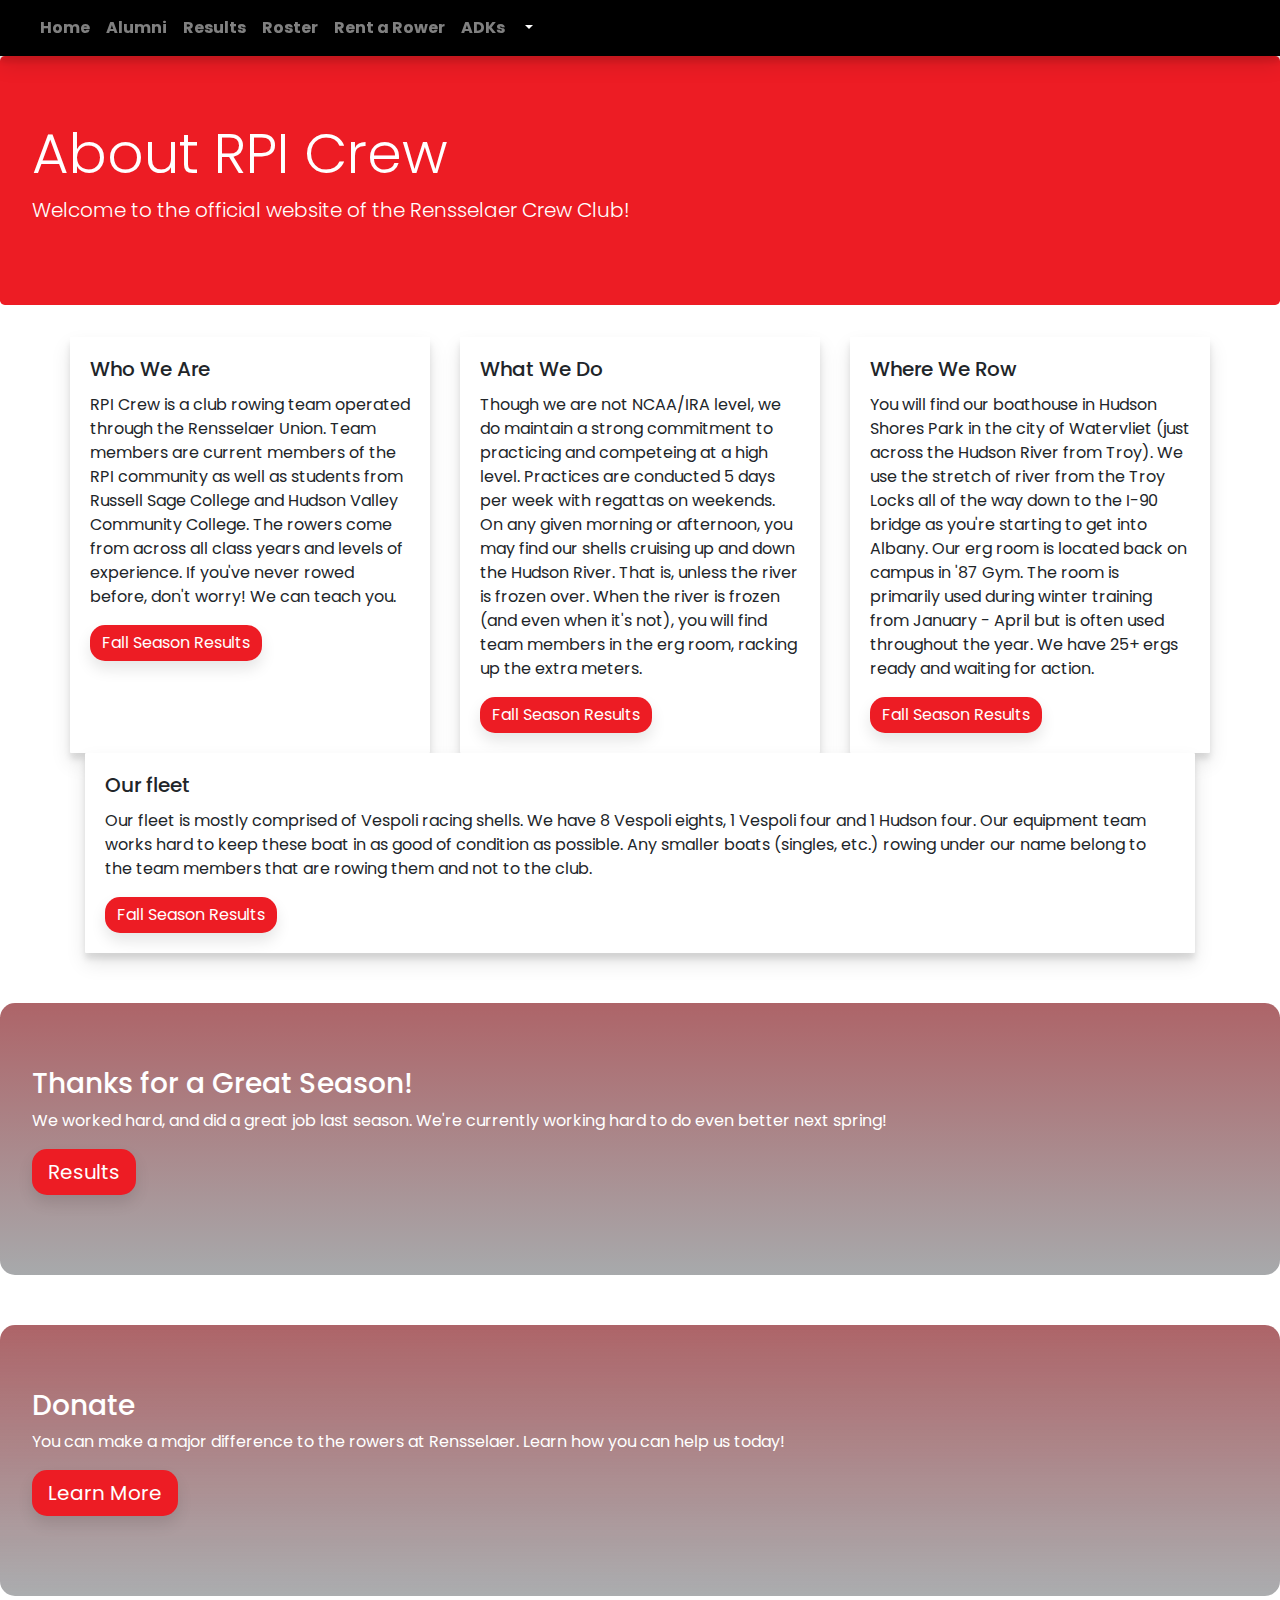
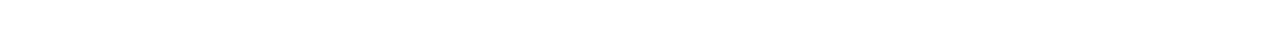
==== commit 70e94544: "Fixing up about tab dropdown items + added favicon" ====
--- a/about.html
+++ b/about.html
@@ -45,12 +45,12 @@
 			  
 			  <li class="nav-item active dropdown "> 
         <a class="nav-link hvr-grow dropdown-toggle" href="about.html" id="navbarDropdown" role="button" data-toggle="dropdown" aria-haspopup="true" aria-expanded="false">
-          About
+          
         </a>
       
           <div class="dropdown-menu" aria-labelledby="navbarDropdown">
-          <a class="dropdown-item" href="crew_bylaws.pdf">Bylaws</a>
-          <a class="dropdown-item" href="crew_constitution.pdf">Constitution</a>
+          <a class="dropdown-item" href="crew_bylaws.pdf" target="_blank">Bylaws</a>
+          <a class="dropdown-item" href="crew_constitution.pdf" target="_blank">Constitution</a>
           <div class="dropdown-divider"></div>
           <a class="dropdown-item" href="#">Something else here</a>
         </div>
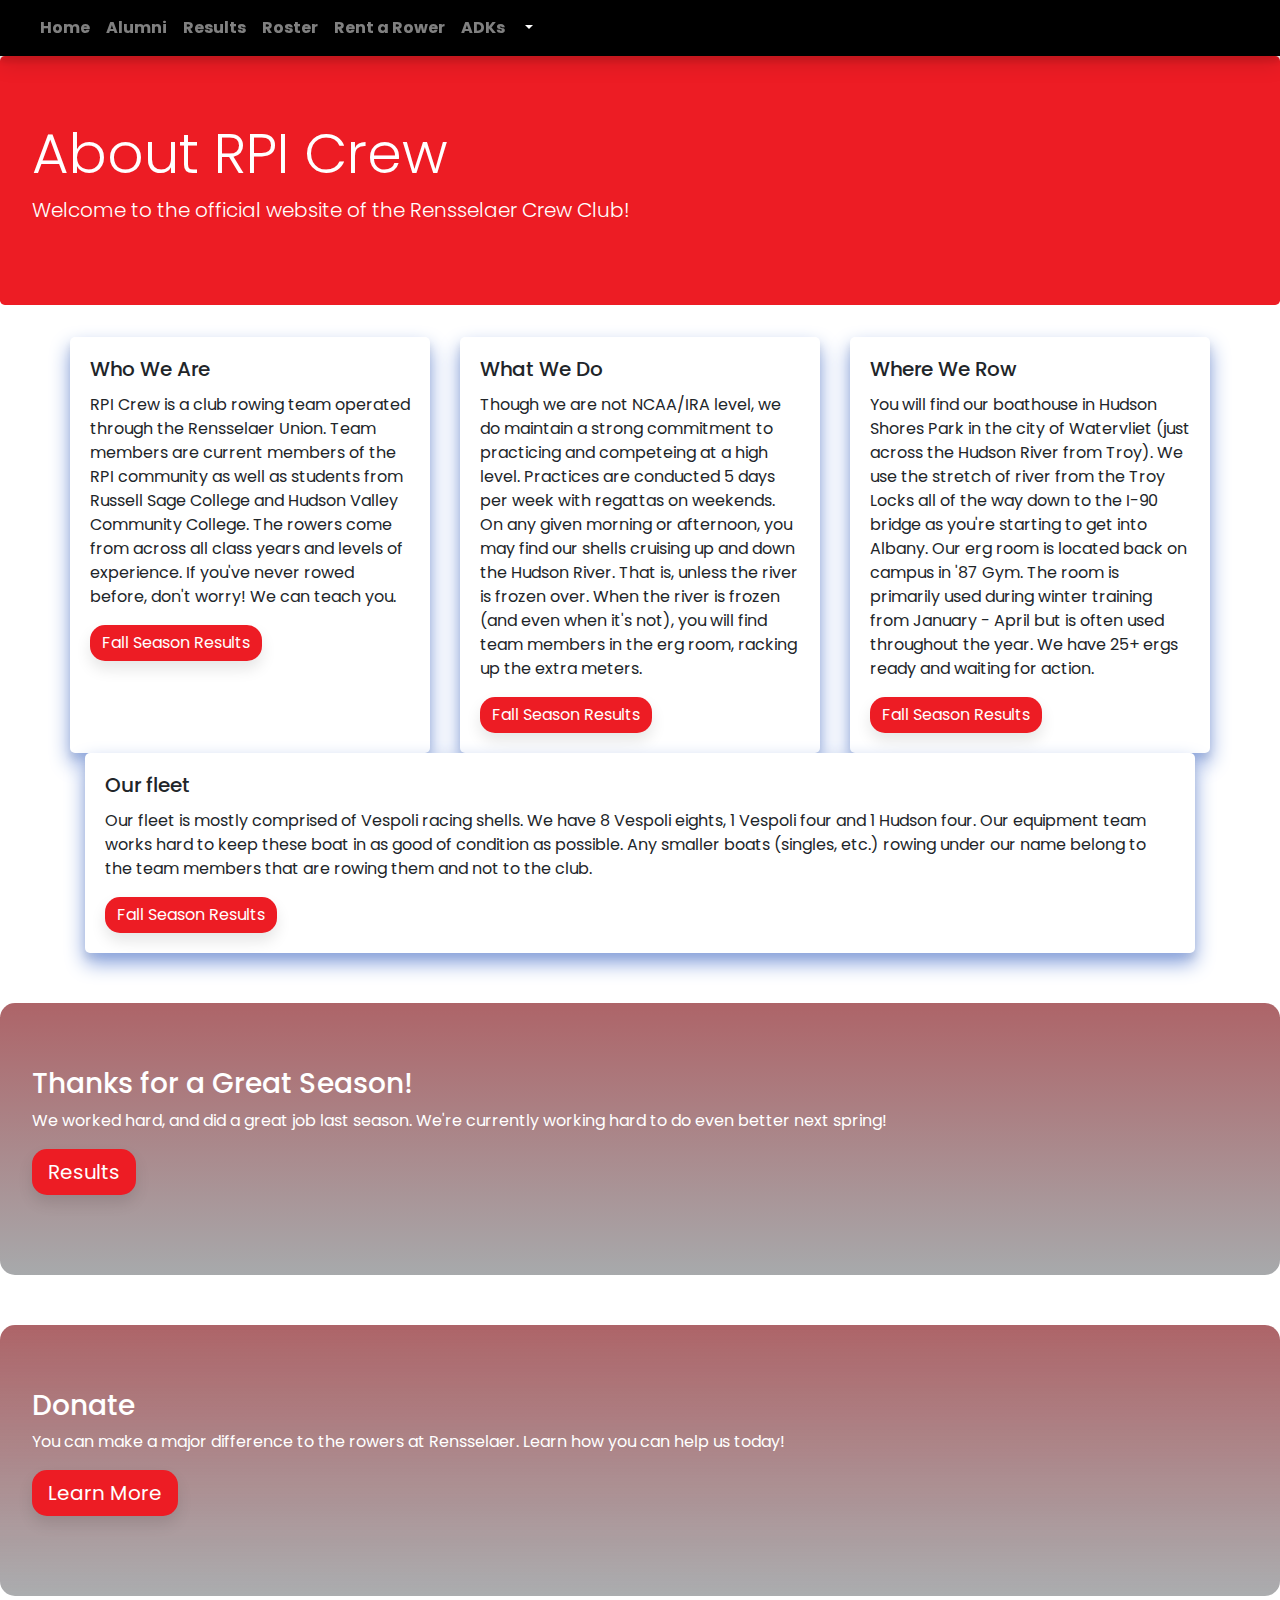
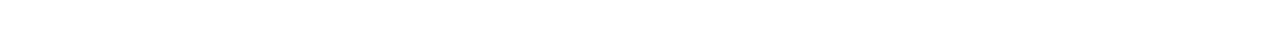
==== commit 94110127: "Updated homepage and results page. Added css." ====
--- a/about.html
+++ b/about.html
@@ -9,7 +9,7 @@
 
     <!-- Bootstrap CSS -->
     <link rel="stylesheet" href="https://stackpath.bootstrapcdn.com/bootstrap/4.4.1/css/bootstrap.min.css" integrity="sha384-Vkoo8x4CGsO3+Hhxv8T/Q5PaXtkKtu6ug5TOeNV6gBiFeWPGFN9MuhOf23Q9Ifjh" crossorigin="anonymous">
-    <link rel="stylesheet" type="text/css" href="/custom.css">
+    <link rel="stylesheet" type="text/css" href="custom.css">
     <link rel="stylesheet" href="https://use.fontawesome.com/releases/v5.7.0/css/all.css" integrity="sha384-lZN37f5QGtY3VHgisS14W3ExzMWZxybE1SJSEsQp9S+oqd12jhcu+A56Ebc1zFSJ" crossorigin="anonymous">
 
     <title>About RPI Crew</title>
--- a/custom.css
+++ b/custom.css
@@ -63,10 +63,11 @@
 .card{
     border-width: 1px;
     border-style: none;
-    border-color: rgb(198, 202, 211);
+    /*border-color: rgb(198, 202, 211);*/
+    border-color: #85a0dd;
     border-image: initial;
-    border-radius: 1px;
-    box-shadow: 0 10px 20px rgba(0,0,0,0.10), 0 6px 6px rgba(0,0,0,0.10);
+    border-radius: 5px;
+    box-shadow: 0 10px 20px #85a0dd, 0 6px 6px rgba(0,0,0,0.10);
 }
 
 /* Grow */
@@ -97,4 +98,16 @@
 
 table {
     border-spacing: 30px;
-  }+  }
+
+.lightbackground{
+	background-color: #f1f1f2;
+	padding-top: 30px;
+	padding-bottom: 30px;
+}
+
+.greybackground {
+	background-color: #e6e7e8;
+	padding-top: 30px;
+	padding-bottom: 30px;
+}